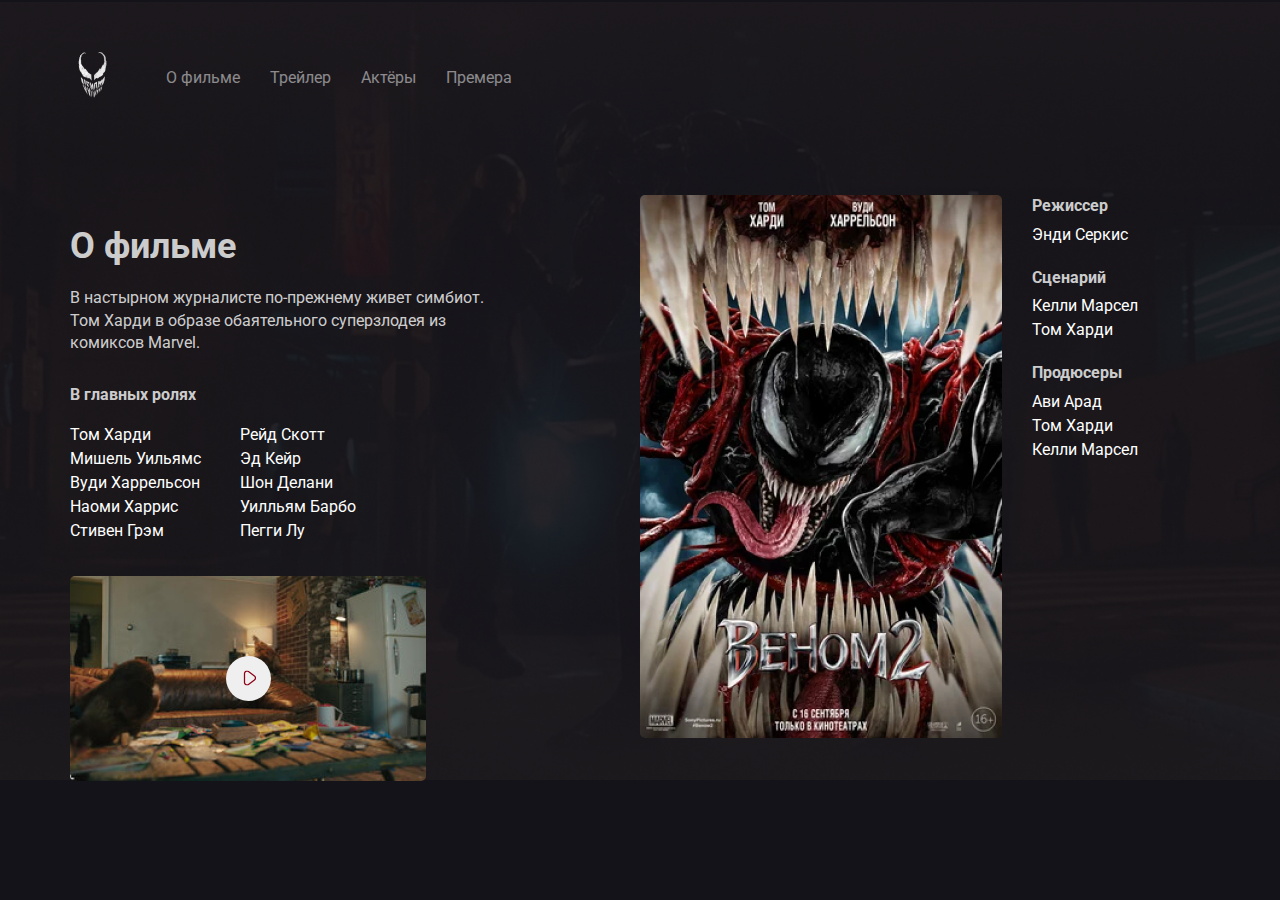
==== about.html @ 5ad2f29b "Add files via upload" ====
<!DOCTYPE html>
<html lang="ru">
<head>
    <meta charset="UTF-8">
    <meta http-equiv="X-UA-Compatible" content="IE=edge">
    <meta name="viewport" content="width=device-width, initial-scale=1.0">
    <title>О фильме Venom 2</title>
    <link rel="preconnect" href="https://fonts.gstatic.com">
    <link href="https://fonts.googleapis.com/css2?family=Roboto:wght@400;700&display=swap" rel="stylesheet"> 
    <link rel="stylesheet" href="css/normalize.css">
    <link rel="stylesheet" href="css/style.css">
</head>
<body class="primary-bg">
<div class="container">
    <header class="header">
        <a href="/" class="logo-link">
            <img width="46" height="71" src="img/logo.png" alt="logo: venom" class="logo-image">
        </a>
        <nav class="nav">
            <ul class="nav-menu">
                <li class="nav-menu-item">
                    <a href="#" class="nav-menu-link">О фильме</a>
                </li>
                <li class="nav-menu-item">
                    <a href="#" class="nav-menu-link">Трейлер</a>
                </li>
                <li class="nav-menu-item">
                    <a href="#" class="nav-menu-link">Актёры</a>
                </li>
                <li class="nav-menu-item">
                    <a href="#" class="nav-menu-link">Премера</a>
                </li>
        </nav>
    </header>
    <div class="content">
        <div class="col">
            <h2 class="content-title">О фильме</h2>
            <p class="content-text">В настырном журналисте по-прежнему живет симбиот. Том Харди в образе обаятельного суперзлодея из комиксов Marvel.</p>
            <h3 class="content-subtitle">В главных ролях</h3>
            <ul class="list  column-2">
                <li class="list-item">Том Харди</li>
                <li class="list-item">Мишель Уильямс</li>
                <li class="list-item">Вуди Харрельсон</li>
                <li class="list-item">Наоми Харрис</li>
                <li class="list-item">Стивен Грэм</li>
                <li class="list-item">Рейд Скотт</li>
                <li class="list-item">Эд Кейр</li>
                <li class="list-item">Шон Делани</li>
                <li class="list-item">Уилльям Барбо</li>
                <li class="list-item">Пегги Лу</li>
            </ul>
            <div class="trailer">
                <button class="play">
                    <img src="img/play.svg" alt="icon: play" class="play-icon">
                </button>
            </div>
            <!-- /.trailer -->
        </div>
        <!-- /.col -->
        <div class="col">
            <div class="poster-wrapper">
                <img src="img/poster.jpg" alt="photo: poster venom 2" class="poster">
                <div class="creators">
                    <h3 class="content-subtitle">Режиссер</h3>
                    <ul class="list">
                        <li class="list-item">Энди Серкис</li>
                    </ul>
                    <h3 class="content-subtitle">Сценарий</h3>
                    <ul class="list">
                        <li class="list-item">Келли Марсел</li>
                        <li class="list-item">Том Харди</li>
                    </ul>
                    <h3 class="content-subtitle">Продюсеры</h3>
                    <ul class="list">
                        <li class="list-item">Ави Арад</li>
                        <li class="list-item">Том Харди</li>
                        <li class="list-item">Келли Марсел</li>
                    </ul>
                </div>
            </div>
            <!-- /.creators -->
        </div>
        <!-- /.col -->
    </div>
    <!-- /.content -->
</div>
</body>
</html>
---- css/style.css ----
body {
    background-color: #14131A;
    color: #fff;
    font-family: 'Roboto', sans-serif;
}
.container {
    max-width: 1140px;
    margin: auto;
}
.header {
    display: flex;
    align-items: center;
    padding-top: 40px;
    margin-bottom: 80px;
}
.logo-link {
    display: inline-block;
    margin-right: 50px;
}
.nav-menu {
    margin: 0;
    padding: 0;
    list-style: none;
    display: flex;
}
.nav-menu-item {
    margin-right: 30px;
}
.nav-menu-link {
    text-decoration: none;
    color: rgba(255, 255, 255, 0.5);
}
.film-date {
    display: block;
    font-size: 24px;
    line-height: 28px;
    color: rgba(255, 255, 255, 0.8);
    margin-bottom: 38px;
}
.film-description {
    margin-top: 40px;
    font-size: 16px;
    line-height: 140%;
    color: rgba(255, 255, 255, 0.8);
    max-width: 423px;
}
.button {
    padding: 15px 30px;
    border: none;
    border-radius: 5px;
    text-decoration: none;
    cursor: pointer;
}
.button-text, .button-icon {
    display: inline-block;
    vertical-align: middle;
}
.button-text {
    font-size: 14px;
    line-height: 16px;
    margin-left: 10px;
}
.button-primary {
    color: #8D0019;
    background-color: #fff;
}
.button-link {
    color: #fff;
}
.button-group {
    margin-top: 70px;
}
.venom {
    position: absolute;
    top: 0;
    right: 0;
}
.blood {
    background: url("../img/blood.png") no-repeat top right, 
    #14131a url("../img/background.png") no-repeat center center / 100%;
}
.primary-bg {
    background: #14131a url("../img/background.png") no-repeat center center / 100%;
}
.content {
    display: flex;
}
.col {
    flex-basis: 50%;    /*Кожна колонка займає 50%*/
}
.content-title {
    font-size: 36px;
    line-height: 42px;
    color: rgba(255, 255, 255, 0.8);
    margin-bottom: 20px;
}
.content-text {
    font-size: 16px;
    line-height: 140%;
    color: rgba(255, 255, 255, 0.8);
    max-width: 423px;
    margin-bottom: 30px;
}
.content-subtitle {
    font-size: 16px;
    line-height: 140%;
    color: rgba(255, 255, 255, 0.8);
    margin-bottom: 15px;
    margin-top: 0;
}
.content .list {
    list-style: none;
    padding: 0;
}
.list-item {
    line-height: 1.5;
}
.column-2 {
    -webkit-column-count: 2;
    -moz-column-count: 2;
    column-count: 2;
    -webkit-column-gap: 20px;
    -moz-column-gap: 20px;
    column-gap: 20px;
    max-width: 320px;
}
.content .trailer {
    width: 356px;
    height: 205px;
    background: url('../img/trailer-cover.jpg') no-repeat center / contain;
    border-radius: 5px;
    display: flex;
    align-items: center;
    justify-content: center;
    margin-top: 33px;
}
.trailer .play {
    width: 45px;
    height: 45px;
    border-radius: 50%;
    border: none;
    cursor: pointer;
}
.trailer .play-icon {
    transform: translate(1px, 2px);
}
.poster-wrapper {
    display: flex;
    align-items: start;
}
.poster {
    width: 362px;
    border-radius: 5px;
    margin-right: 30px;
}
.poster-wrapper .content-subtitle {
    margin-bottom: 5px;
}
.poster-wrapper .list {
    margin: 0;
    margin-bottom: 20px;
}
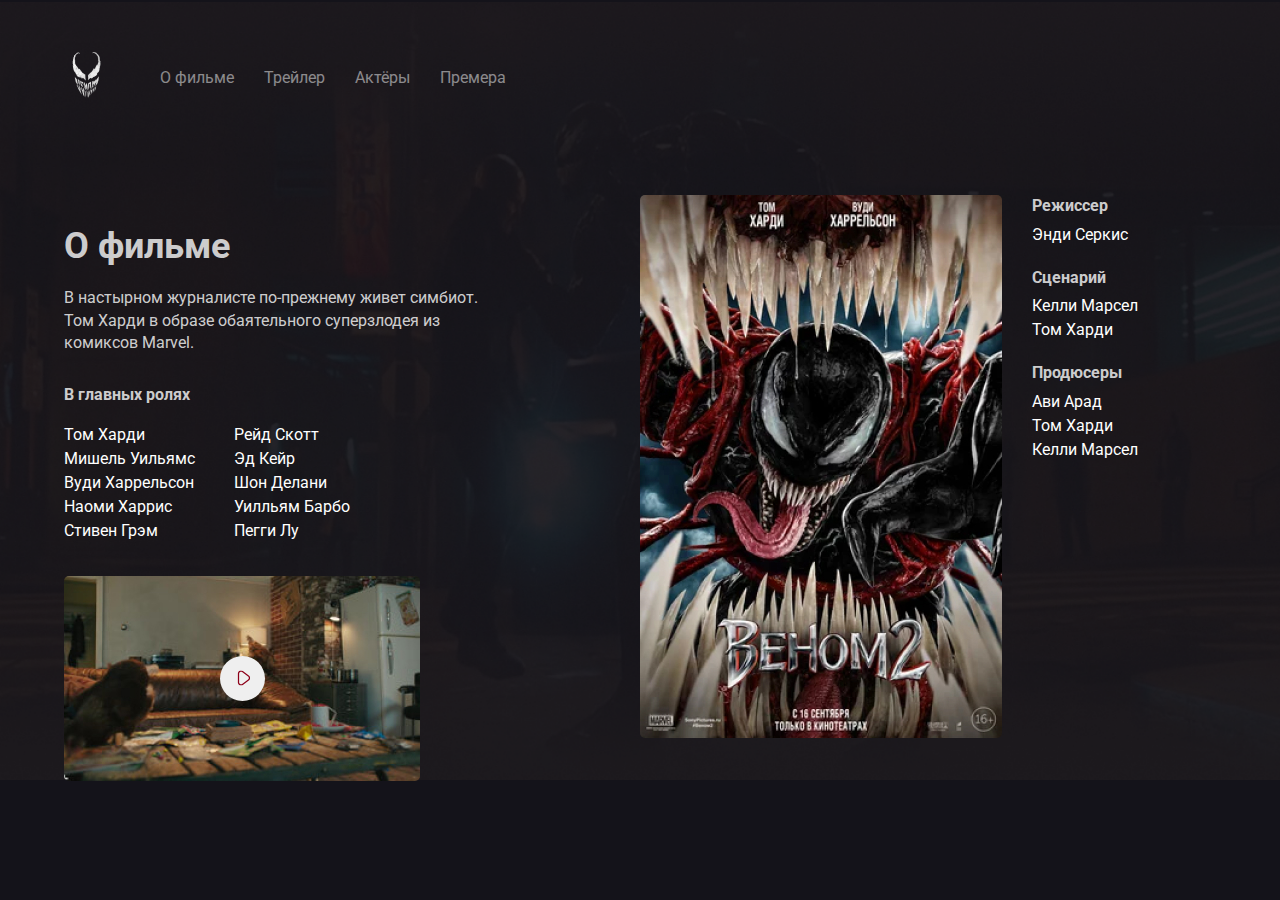
==== commit e35e6dee: "Add files via upload" ====
--- a/about.html
+++ b/about.html
@@ -17,6 +17,14 @@
             <img width="46" height="71" src="img/logo.png" alt="logo: venom" class="logo-image">
         </a>
         <nav class="nav">
+            <button class="menu-button">
+                <span class="menu-button-text">Меню</span>
+                <img src="img/menu.svg" alt="icon: burger menu" class="menu-button-icon">
+            </button>
+            <button class="menu-close">
+                <span class="menu-close-text">Закрить</span>
+                <img src="img/arrow.svg" alt="icon: close" class="menu-close-icon">
+            </button>
             <ul class="nav-menu">
                 <li class="nav-menu-item">
                     <a href="#" class="nav-menu-link">О фильме</a>
@@ -84,5 +92,6 @@
     </div>
     <!-- /.content -->
 </div>
+<script src="js/main.js"></script>
 </body>
 </html>--- a/css/style.css
+++ b/css/style.css
@@ -3,9 +3,20 @@
     color: #fff;
     font-family: 'Roboto', sans-serif;
 }
+img {
+    max-width: 100%;
+}
 .container {
-    max-width: 1140px;
+    /* max-width: 1140px; */
+    width: 90%;
     margin: auto;
+}
+.venom {
+    position: absolute;
+    top: 0;
+    right: 0;
+    max-width: 728px;
+    width: 50%;
 }
 .header {
     display: flex;
@@ -35,14 +46,17 @@
     font-size: 24px;
     line-height: 28px;
     color: rgba(255, 255, 255, 0.8);
-    margin-bottom: 38px;
+    margin-bottom: 2%;
 }
 .film-description {
-    margin-top: 40px;
+    margin-top: 3%;
     font-size: 16px;
     line-height: 140%;
     color: rgba(255, 255, 255, 0.8);
     max-width: 423px;
+}
+.film-logo {
+    width: 70%;
 }
 .button {
     padding: 15px 30px;
@@ -68,15 +82,10 @@
     color: #fff;
 }
 .button-group {
-    margin-top: 70px;
-}
-.venom {
-    position: absolute;
-    top: 0;
-    right: 0;
+    margin-top: 5%;
 }
 .blood {
-    background: url("../img/blood.png") no-repeat top right, 
+    background: url("../img/blood.png") no-repeat top right / 70%, 
     #14131a url("../img/background.png") no-repeat center center / 100%;
 }
 .primary-bg {
@@ -159,4 +168,128 @@
 .poster-wrapper .list {
     margin: 0;
     margin-bottom: 20px;
-}+}
+.menu-button {
+    display: none;
+}
+.menu-close {
+    display: none;
+}
+@media (max-width: 1024px) {
+    .content {
+        flex-direction: column;
+        padding-bottom: 5%;
+    }
+    .col {
+        margin-bottom: 5%;
+    }
+    .header {
+        margin-bottom: 4%;
+    }
+    .film {
+        margin-top: 20%;
+    }
+}
+@media (max-width: 768px) {
+    .blood {
+        background:#14131A;
+    }
+    .venom {
+        top: 15%;
+    }
+}
+@media (max-width: 576px) {
+    .venom {
+        top: 20%;
+        width: 30%;
+    }
+    .nav-menu {
+        position: fixed;
+        left: 0;
+        top: 0;
+        width: 100%;
+        height: 100%;
+        background-color: #fff;
+        z-index: 9;
+        display: flex;
+        justify-content: center;
+        align-items: center;
+        flex-direction: column;
+        transform: translateX(100%);
+        transition: transform 0.2s;
+        opacity: 0;
+    }
+    .nav-menu-item {
+        margin-bottom: 2%;
+        margin-top: 2%;
+        margin-right: 0;
+    }
+    .menu-close {
+        position: fixed;
+        opacity: 0;
+        right: 25px;
+        top: 65px;
+        display: flex;
+        align-items: center;
+        z-index: 10;
+        border: none;
+        background-color:#fff;
+        cursor: pointer;
+        transform: translateX(300%);
+        transition: transform 0.2s;
+        transition-delay: 0.4s;
+    }
+    .is-active {
+        transform: translateX(0);
+        opacity: 1;
+    }
+    .menu-close-text {
+        margin-right: 10px;
+    }
+    .nav-menu-link {
+        color: #14131A;
+    }
+    .nav {
+        margin-left: auto;
+    }
+    .menu-button {
+        display: flex;
+        align-items: center;
+        justify-content: center;
+        padding: 10px;
+        border: none;
+        background-color:#14131A;
+        cursor: pointer;
+        color: #fff;
+    }
+    .menu-button-text {
+        margin-right: 10px;
+    }
+    .button-group {
+        display: flex;
+        align-items: center;
+        justify-content: center;
+        flex-direction: column;
+    }
+    .film-text {
+        text-align: center;
+    }
+    .poster-wrapper {
+        flex-direction: column;
+    }
+    .poster {
+        margin-bottom: 4%;
+    }
+    .content .trailer {
+        max-width: 350px;
+        width: 100%;
+    }
+    .poster {
+        margin-right: 0;
+        width: 100%;
+        min-width: 350px;
+    }
+    .column-2 {
+        column-count: 1;
+    }
+}
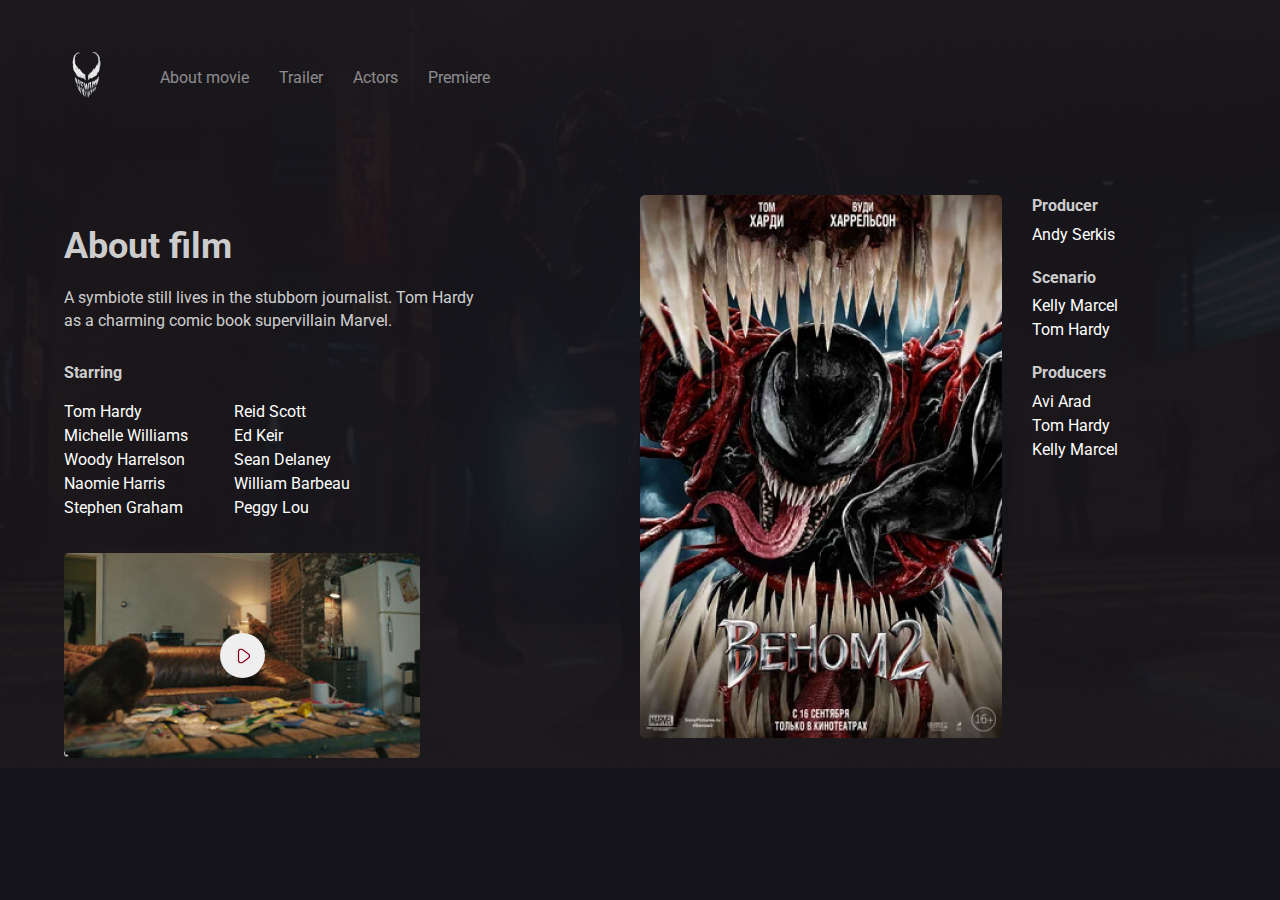
==== commit 3ca9e652: "Update about.html" ====
--- a/about.html
+++ b/about.html
@@ -13,49 +13,49 @@
 <body class="primary-bg">
 <div class="container">
     <header class="header">
-        <a href="/" class="logo-link">
+        <a href="./" class="logo-link">
             <img width="46" height="71" src="img/logo.png" alt="logo: venom" class="logo-image">
         </a>
         <nav class="nav">
             <button class="menu-button">
-                <span class="menu-button-text">Меню</span>
+                <span class="menu-button-text">Menu</span>
                 <img src="img/menu.svg" alt="icon: burger menu" class="menu-button-icon">
             </button>
             <button class="menu-close">
-                <span class="menu-close-text">Закрить</span>
+                <span class="menu-close-text">Close</span>
                 <img src="img/arrow.svg" alt="icon: close" class="menu-close-icon">
             </button>
             <ul class="nav-menu">
                 <li class="nav-menu-item">
-                    <a href="#" class="nav-menu-link">О фильме</a>
+                    <a href="#" class="nav-menu-link">About movie</a>
                 </li>
                 <li class="nav-menu-item">
-                    <a href="#" class="nav-menu-link">Трейлер</a>
+                    <a href="#" class="nav-menu-link">Trailer</a>
                 </li>
                 <li class="nav-menu-item">
-                    <a href="#" class="nav-menu-link">Актёры</a>
+                    <a href="#" class="nav-menu-link">Actors</a>
                 </li>
                 <li class="nav-menu-item">
-                    <a href="#" class="nav-menu-link">Премера</a>
+                    <a href="#" class="nav-menu-link">Premiere</a>
                 </li>
         </nav>
     </header>
     <div class="content">
         <div class="col">
-            <h2 class="content-title">О фильме</h2>
-            <p class="content-text">В настырном журналисте по-прежнему живет симбиот. Том Харди в образе обаятельного суперзлодея из комиксов Marvel.</p>
-            <h3 class="content-subtitle">В главных ролях</h3>
+            <h2 class="content-title">About film</h2>
+            <p class="content-text">A symbiote still lives in the stubborn journalist. Tom Hardy as a charming comic book supervillain Marvel.</p>
+            <h3 class="content-subtitle">Starring</h3>
             <ul class="list  column-2">
-                <li class="list-item">Том Харди</li>
-                <li class="list-item">Мишель Уильямс</li>
-                <li class="list-item">Вуди Харрельсон</li>
-                <li class="list-item">Наоми Харрис</li>
-                <li class="list-item">Стивен Грэм</li>
-                <li class="list-item">Рейд Скотт</li>
-                <li class="list-item">Эд Кейр</li>
-                <li class="list-item">Шон Делани</li>
-                <li class="list-item">Уилльям Барбо</li>
-                <li class="list-item">Пегги Лу</li>
+                <li class="list-item">Tom Hardy</li>
+                <li class="list-item">Michelle Williams</li>
+                <li class="list-item">Woody Harrelson</li>
+                <li class="list-item">Naomie Harris</li>
+                <li class="list-item">Stephen Graham</li>
+                <li class="list-item">Reid Scott</li>
+                <li class="list-item">Ed Keir</li>
+                <li class="list-item">Sean Delaney</li>
+                <li class="list-item">William Barbeau</li>
+                <li class="list-item">Peggy Lou</li>
             </ul>
             <div class="trailer">
                 <button class="play">
@@ -69,20 +69,20 @@
             <div class="poster-wrapper">
                 <img src="img/poster.jpg" alt="photo: poster venom 2" class="poster">
                 <div class="creators">
-                    <h3 class="content-subtitle">Режиссер</h3>
+                    <h3 class="content-subtitle">Producer</h3>
                     <ul class="list">
-                        <li class="list-item">Энди Серкис</li>
+                        <li class="list-item">Andy Serkis</li>
                     </ul>
-                    <h3 class="content-subtitle">Сценарий</h3>
+                    <h3 class="content-subtitle">Scenario</h3>
                     <ul class="list">
-                        <li class="list-item">Келли Марсел</li>
-                        <li class="list-item">Том Харди</li>
+                        <li class="list-item">Kelly Marcel</li>
+                        <li class="list-item">Tom Hardy</li>
                     </ul>
-                    <h3 class="content-subtitle">Продюсеры</h3>
+                    <h3 class="content-subtitle">Producers</h3>
                     <ul class="list">
-                        <li class="list-item">Ави Арад</li>
-                        <li class="list-item">Том Харди</li>
-                        <li class="list-item">Келли Марсел</li>
+                        <li class="list-item">Avi Arad</li>
+                        <li class="list-item">Tom Hardy</li>
+                        <li class="list-item">Kelly Marcel</li>
                     </ul>
                 </div>
             </div>
@@ -94,4 +94,4 @@
 </div>
 <script src="js/main.js"></script>
 </body>
-</html>+</html>
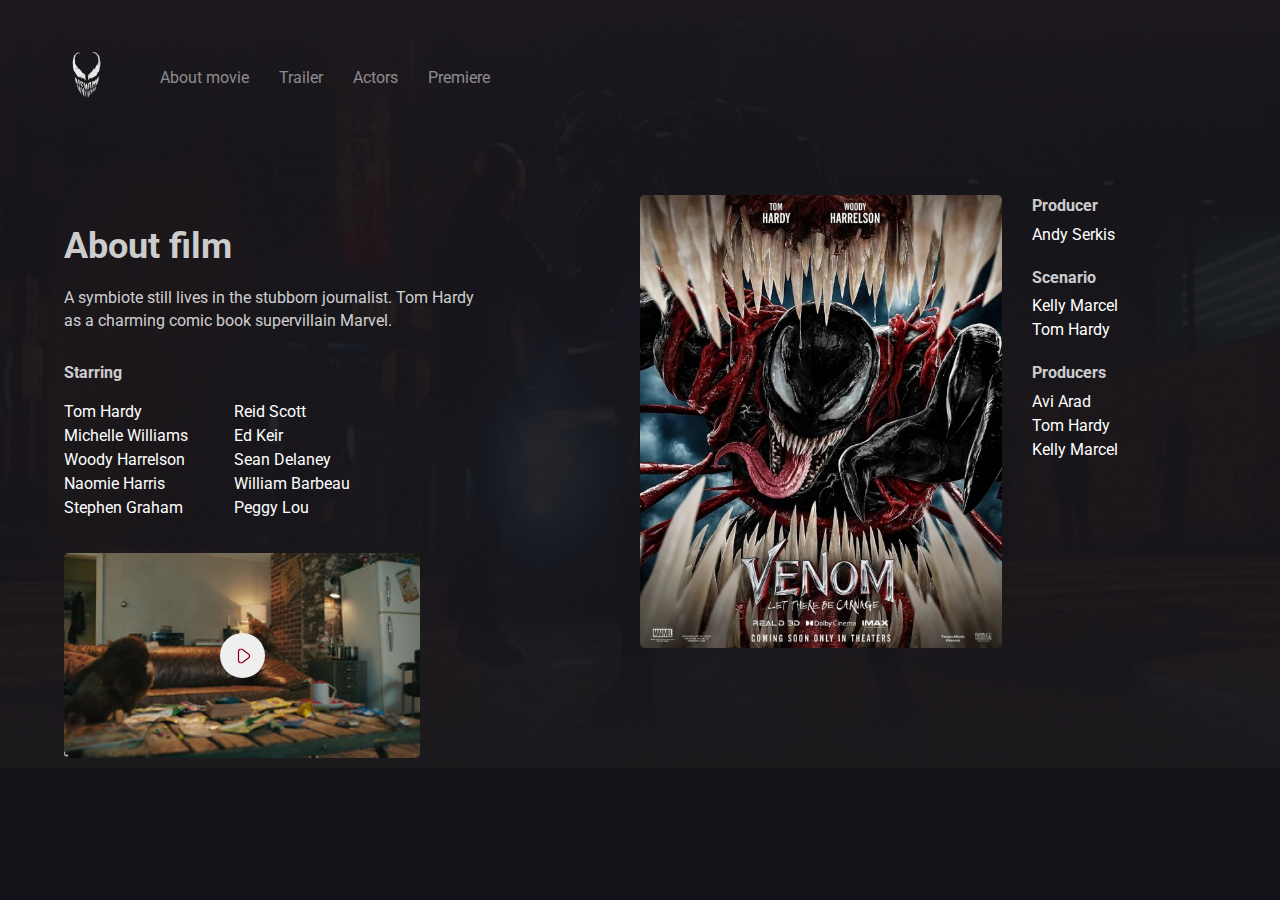
==== commit 5ddd3a75: "Update about.html" ====
--- a/about.html
+++ b/about.html
@@ -67,7 +67,7 @@
         <!-- /.col -->
         <div class="col">
             <div class="poster-wrapper">
-                <img src="img/poster.jpg" alt="photo: poster venom 2" class="poster">
+                <img src="img/poster.webp" alt="photo: poster venom 2" class="poster">
                 <div class="creators">
                     <h3 class="content-subtitle">Producer</h3>
                     <ul class="list">
